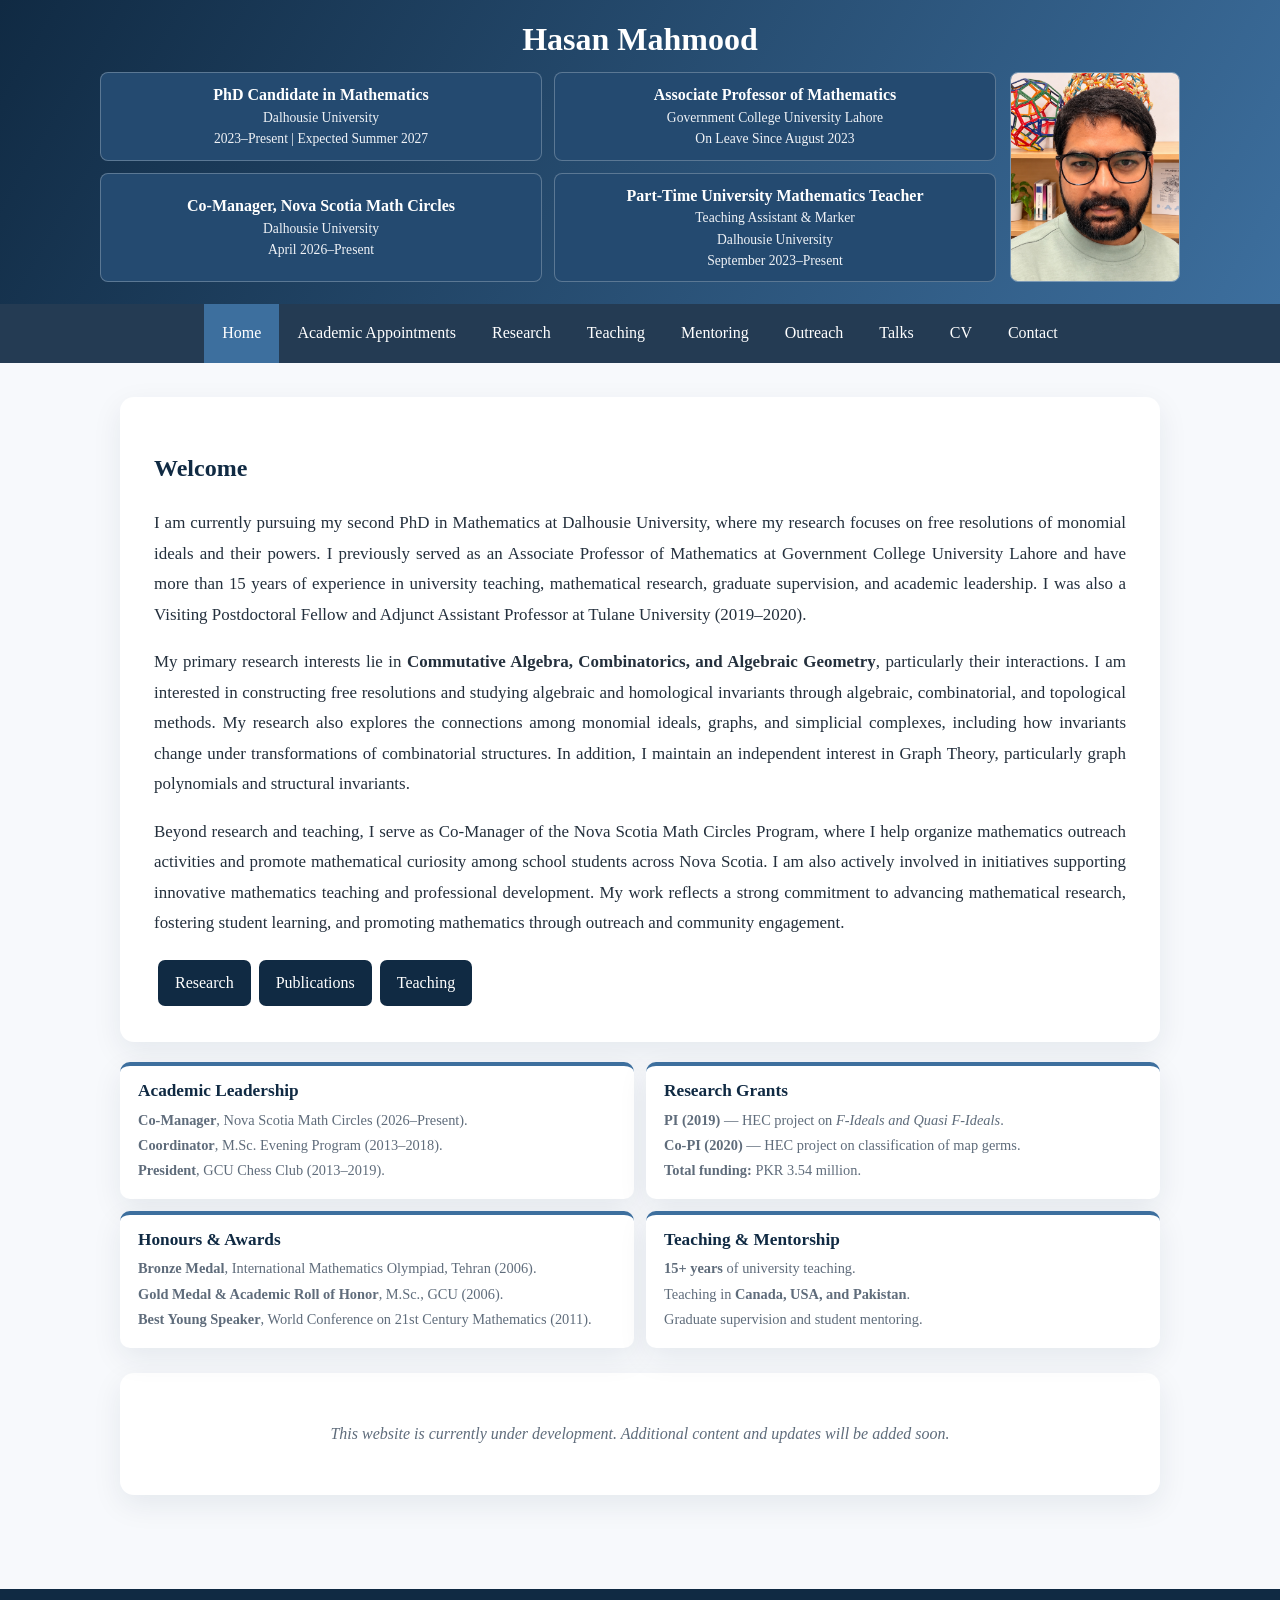
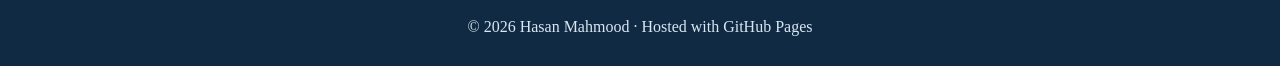
==== index.html @ 2816e4fe "Add files via upload" ====
<!DOCTYPE html>
<html lang="en">
<head>
<meta charset="UTF-8">
<meta name="viewport" content="width=device-width, initial-scale=1">
<title>Home | Hasan Mahmood</title>
<style>
:root { --navy:#102a43; --navy-light:#243b53; --blue:#3d6f9e; --bg:#f7f9fc; --white:#fff; --text:#24303d; --muted:#5f6c7b; --border:#d9e2ec; --shadow:0 10px 30px rgba(16,42,67,.08); }
* { box-sizing:border-box; }
body { margin:0; font-family:Georgia,"Times New Roman",serif; color:var(--text); background:var(--bg); line-height:1.65; }
a { color:var(--blue); }
/* Compact, four-cell academic banner */
.top-banner { background:linear-gradient(120deg,var(--navy),var(--blue)); color:white; text-align:center; padding:20px 20px 22px; }
.top-banner h1 { font-size:2rem; line-height:1.2; margin:0 0 14px; }
.academic-roles { display:grid; grid-template-columns:repeat(2,minmax(0,1fr)); gap:12px; width:100%; max-width:950px; margin:0 auto; }
.academic-role { background:#244a70; min-width:0; border:1px solid rgba(255,255,255,.25); border-radius:8px; padding:11px 14px; display:flex; flex-direction:column; align-items:center; justify-content:center; transition:transform .2s ease,box-shadow .2s ease; }
.academic-role:hover { transform:translateY(-2px); box-shadow:0 5px 14px rgba(0,0,0,.16); }
.academic-role strong { color:white; font-size:1rem; line-height:1.35; }
.academic-role p { color:#f0f3f7; font-size:.85rem; line-height:1.35; margin:3px 0 0; }
nav { position:sticky; top:0; z-index:1000; background:var(--navy-light); }
.nav-inner { max-width:1180px; margin:auto; display:flex; justify-content:center; flex-wrap:wrap; }
nav a { color:white; text-decoration:none; padding:16px 18px; }
nav a:hover, nav a.active { background:var(--blue); }
main { max-width:1080px; margin:34px auto; padding:0 20px 60px; }
.hero,.card { background:white; border-radius:14px; padding:32px 34px; box-shadow:var(--shadow); }
.hero { display:block; }
.hero p,.intro { font-size:1.06rem; line-height:1.8; text-align:justify; }
.profile-photo { width:100%; aspect-ratio:4/5; object-fit:cover; object-position:center 34%; border-radius:14px; border:1px solid var(--border); }
h2 { color:var(--navy); }
.card { margin-top:28px; }
.section-title { padding-bottom:9px; border-bottom:2px solid var(--border); }
.button { display:inline-block; background:var(--navy); color:white; text-decoration:none; padding:10px 17px; border-radius:7px; margin:4px; }
.button:hover { background:var(--blue); }
.highlights { display:grid; grid-template-columns:repeat(2,minmax(0,1fr)); gap:12px; margin-top:20px; }
.highlight { background:white; border-top:4px solid var(--blue); border-radius:10px; padding:14px 18px; box-shadow:var(--shadow); }
.highlight h3 { color:var(--navy); font-size:1.08rem; margin:0 0 7px; line-height:1.3; }
.highlight p { color:var(--muted); font-size:.9rem; line-height:1.4; margin:5px 0; }
ul.clean { padding-left:22px; }
.institution h3 { color:var(--navy); margin-bottom:3px; }
.institution-note { color:var(--muted); font-style:italic; margin-top:0; }
.course-list { list-style:none; padding:0; }
.course-list li { display:grid; grid-template-columns:1fr 190px; gap:20px; padding:12px 0; border-bottom:1px solid var(--border); }
.course-title { font-weight:bold; }
.course-term { text-align:right; color:var(--muted); }
.grouped { display:grid; grid-template-columns:1fr 1fr; gap:24px; }
footer { background:var(--navy); color:#d9e7f3; text-align:center; padding:25px 20px; }
@media (max-width:800px) { .hero { grid-template-columns:1fr; } .profile-photo { grid-row:1; max-width:270px; margin:auto; } .highlights,.grouped { grid-template-columns:1fr; } .course-list li { grid-template-columns:1fr; } .course-term { text-align:left; } }
@media (max-width:650px) { .academic-roles { grid-template-columns:1fr; } .top-banner { padding:16px 14px 18px; } .top-banner h1 { font-size:1.8rem; } .academic-role { padding:10px 12px; } .hero,.card { padding:22px; } nav a { padding:11px 12px; } }
/* Portrait alongside the four academic appointments */
.banner-layout { display:grid; grid-template-columns:minmax(0,1fr) 170px; gap:14px; max-width:1080px; margin:0 auto; align-items:stretch; }
.banner-photo { position:relative; min-height:0; }
.banner-photo .profile-photo { position:absolute; inset:0; width:100%; height:100%; max-width:none; margin:0; aspect-ratio:auto; border-radius:8px; border:1px solid rgba(255,255,255,.35); object-fit:cover; }
@media (max-width:800px) { .banner-layout { grid-template-columns:minmax(0,1fr) 140px; } }
@media (max-width:650px) { .banner-layout { grid-template-columns:1fr; } .banner-photo { width:150px; height:180px; margin:0 auto; grid-row:1; } }
</style>
</head>
<body>
<header class="top-banner">
  <h1>Hasan Mahmood</h1>
  <div class="banner-layout">
  <div class="academic-roles">
    <div class="academic-role">
      <strong>PhD Candidate in Mathematics</strong>
      <p>Dalhousie University</p>
      <p>2023–Present | Expected Summer 2027</p>
    </div>
    <div class="academic-role">
      <strong>Associate Professor of Mathematics</strong>
      <p>Government College University Lahore</p>
      <p>On Leave Since August 2023</p>
    </div>
    <div class="academic-role">
      <strong>Co-Manager, Nova Scotia Math Circles</strong>
      <p>Dalhousie University</p>
      <p>April 2026–Present</p>
    </div>
    <div class="academic-role">
      <strong>Part-Time University Mathematics Teacher</strong>
      <p>Teaching Assistant &amp; Marker</p>
      <p>Dalhousie University</p>
      <p>September 2023–Present</p>
    </div>
  </div>
  <div class="banner-photo"><img class="profile-photo" src="hasan-mahmood.jpg" alt="Hasan Mahmood"></div>
  </div>
</header>
<nav><div class="nav-inner">
<a class="active" href="index.html">Home</a>
<a href="appointments.html">Academic Appointments</a>
<a href="research.html">Research</a>
<a href="teaching.html">Teaching</a>
<a href="mentoring.html">Mentoring</a>
<a href="outreach.html">Outreach</a>
<a href="talks.html">Talks</a>
<a href="cv.html">CV</a>
<a href="contact.html">Contact</a>
</div></nav>
<main>
<section class="hero"><div>
<h2>Welcome</h2>
<p>I am currently pursuing my second PhD in Mathematics at Dalhousie University, where my research focuses on free resolutions of monomial ideals and their powers. I previously served as an Associate Professor of Mathematics at Government College University Lahore and have more than 15 years of experience in university teaching, mathematical research, graduate supervision, and academic leadership. I was also a Visiting Postdoctoral Fellow and Adjunct Assistant Professor at Tulane University (2019–2020).</p>
<p>My primary research interests lie in <strong>Commutative Algebra, Combinatorics, and Algebraic Geometry</strong>, particularly their interactions. I am interested in constructing free resolutions and studying algebraic and homological invariants through algebraic, combinatorial, and topological methods. My research also explores the connections among monomial ideals, graphs, and simplicial complexes, including how invariants change under transformations of combinatorial structures. In addition, I maintain an independent interest in Graph Theory, particularly graph polynomials and structural invariants.</p>
<p>Beyond research and teaching, I serve as Co-Manager of the Nova Scotia Math Circles Program, where I help organize mathematics outreach activities and promote mathematical curiosity among school students across Nova Scotia. I am also actively involved in initiatives supporting innovative mathematics teaching and professional development. My work reflects a strong commitment to advancing mathematical research, fostering student learning, and promoting mathematics through outreach and community engagement.</p>
<a class="button" href="research.html">Research</a><a class="button" href="research.html">Publications</a><a class="button" href="teaching.html">Teaching</a>
</div></section>
<section class="highlights" aria-label="Academic career highlights">
  <div class="highlight">
    <h3>Academic Leadership</h3>
    <p><strong>Co-Manager</strong>, Nova Scotia Math Circles (2026–Present).</p>
    <p><strong>Coordinator</strong>, M.Sc. Evening Program (2013–2018).</p>
    <p><strong>President</strong>, GCU Chess Club (2013–2019).</p>
  </div>
  <div class="highlight">
    <h3>Research Grants</h3>
    <p><strong>PI (2019)</strong> — HEC project on <em>F-Ideals and Quasi F-Ideals</em>.</p>
    <p><strong>Co-PI (2020)</strong> — HEC project on classification of map germs.</p>
    <p><strong>Total funding:</strong> PKR 3.54 million.</p>
  </div>
  <div class="highlight">
    <h3>Honours &amp; Awards</h3>
    <p><strong>Bronze Medal</strong>, International Mathematics Olympiad, Tehran (2006).</p>
    <p><strong>Gold Medal &amp; Academic Roll of Honor</strong>, M.Sc., GCU (2006).</p>
    <p><strong>Best Young Speaker</strong>, World Conference on 21st Century Mathematics (2011).</p>
  </div>
  <div class="highlight">
    <h3>Teaching &amp; Mentorship</h3>
    <p><strong>15+ years</strong> of university teaching.</p>
    <p>Teaching in <strong>Canada, USA, and Pakistan</strong>.</p>
    <p>Graduate supervision and student mentoring.</p>
  </div>
</section>
<section class="card" style="margin-top:25px;text-align:center;"><p style="color:#5f6c7b;font-style:italic;">This website is currently under development. Additional content and updates will be added soon.</p></section>
</main>
<footer>© 2026 Hasan Mahmood · Hosted with GitHub Pages</footer>
</body>
</html>
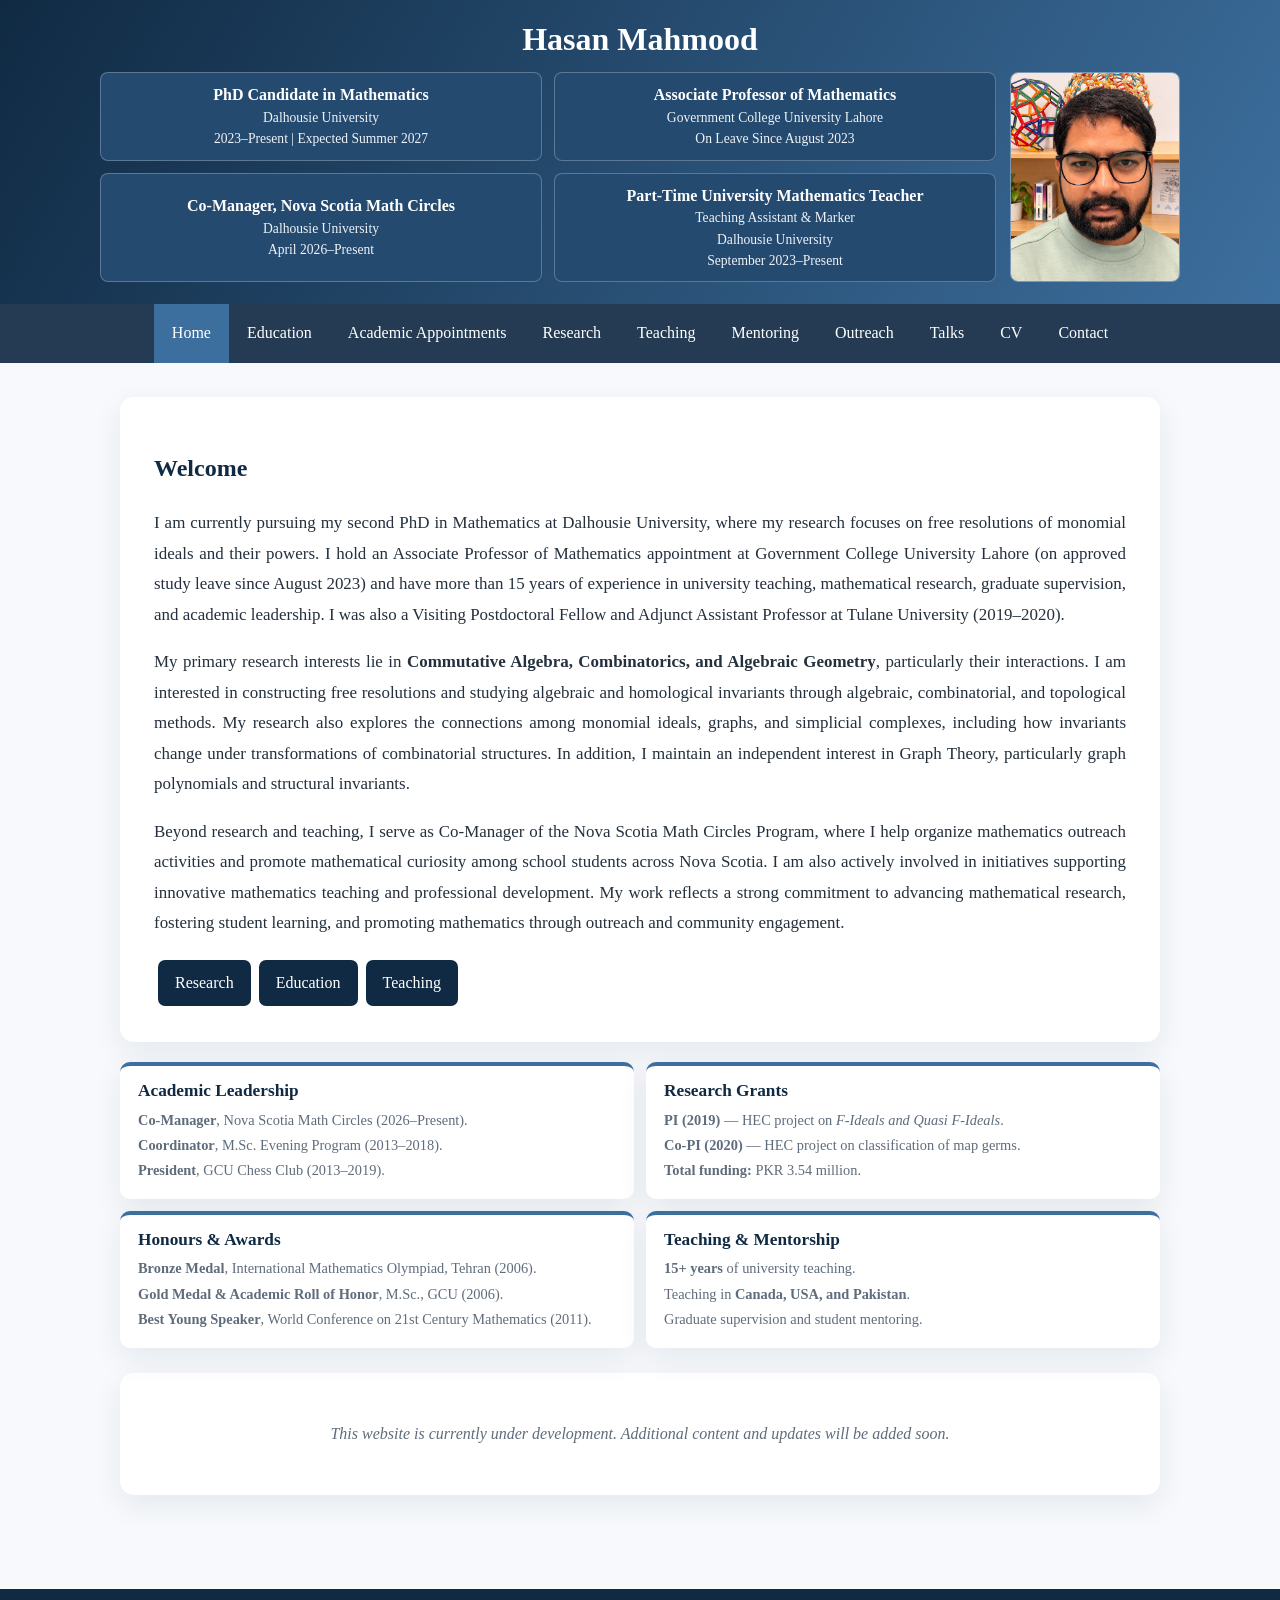
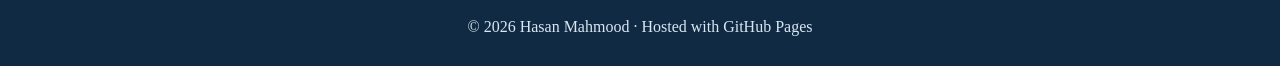
==== commit 41efea5b: "Add files via upload" ====
--- a/index.html
+++ b/index.html
@@ -53,55 +53,18 @@
 @media (max-width:800px) { .banner-layout { grid-template-columns:minmax(0,1fr) 140px; } }
 @media (max-width:650px) { .banner-layout { grid-template-columns:1fr; } .banner-photo { width:150px; height:180px; margin:0 auto; grid-row:1; } }
 </style>
+<link rel="stylesheet" href="style.css">
 </head>
 <body>
-<header class="top-banner">
-  <h1>Hasan Mahmood</h1>
-  <div class="banner-layout">
-  <div class="academic-roles">
-    <div class="academic-role">
-      <strong>PhD Candidate in Mathematics</strong>
-      <p>Dalhousie University</p>
-      <p>2023–Present | Expected Summer 2027</p>
-    </div>
-    <div class="academic-role">
-      <strong>Associate Professor of Mathematics</strong>
-      <p>Government College University Lahore</p>
-      <p>On Leave Since August 2023</p>
-    </div>
-    <div class="academic-role">
-      <strong>Co-Manager, Nova Scotia Math Circles</strong>
-      <p>Dalhousie University</p>
-      <p>April 2026–Present</p>
-    </div>
-    <div class="academic-role">
-      <strong>Part-Time University Mathematics Teacher</strong>
-      <p>Teaching Assistant &amp; Marker</p>
-      <p>Dalhousie University</p>
-      <p>September 2023–Present</p>
-    </div>
-  </div>
-  <div class="banner-photo"><img class="profile-photo" src="hasan-mahmood.jpg" alt="Hasan Mahmood"></div>
-  </div>
-</header>
-<nav><div class="nav-inner">
-<a class="active" href="index.html">Home</a>
-<a href="appointments.html">Academic Appointments</a>
-<a href="research.html">Research</a>
-<a href="teaching.html">Teaching</a>
-<a href="mentoring.html">Mentoring</a>
-<a href="outreach.html">Outreach</a>
-<a href="talks.html">Talks</a>
-<a href="cv.html">CV</a>
-<a href="contact.html">Contact</a>
-</div></nav>
+<div id="site-header"></div>
+<script src="header.js"></script>
 <main>
 <section class="hero"><div>
 <h2>Welcome</h2>
-<p>I am currently pursuing my second PhD in Mathematics at Dalhousie University, where my research focuses on free resolutions of monomial ideals and their powers. I previously served as an Associate Professor of Mathematics at Government College University Lahore and have more than 15 years of experience in university teaching, mathematical research, graduate supervision, and academic leadership. I was also a Visiting Postdoctoral Fellow and Adjunct Assistant Professor at Tulane University (2019–2020).</p>
+<p>I am currently pursuing my second PhD in Mathematics at Dalhousie University, where my research focuses on free resolutions of monomial ideals and their powers. I hold an Associate Professor of Mathematics appointment at Government College University Lahore (on approved study leave since August 2023) and have more than 15 years of experience in university teaching, mathematical research, graduate supervision, and academic leadership. I was also a Visiting Postdoctoral Fellow and Adjunct Assistant Professor at Tulane University (2019–2020).</p>
 <p>My primary research interests lie in <strong>Commutative Algebra, Combinatorics, and Algebraic Geometry</strong>, particularly their interactions. I am interested in constructing free resolutions and studying algebraic and homological invariants through algebraic, combinatorial, and topological methods. My research also explores the connections among monomial ideals, graphs, and simplicial complexes, including how invariants change under transformations of combinatorial structures. In addition, I maintain an independent interest in Graph Theory, particularly graph polynomials and structural invariants.</p>
 <p>Beyond research and teaching, I serve as Co-Manager of the Nova Scotia Math Circles Program, where I help organize mathematics outreach activities and promote mathematical curiosity among school students across Nova Scotia. I am also actively involved in initiatives supporting innovative mathematics teaching and professional development. My work reflects a strong commitment to advancing mathematical research, fostering student learning, and promoting mathematics through outreach and community engagement.</p>
-<a class="button" href="research.html">Research</a><a class="button" href="research.html">Publications</a><a class="button" href="teaching.html">Teaching</a>
+<a class="button" href="research.html">Research</a><a class="button" href="education.html">Education</a><a class="button" href="teaching.html">Teaching</a>
 </div></section>
 <section class="highlights" aria-label="Academic career highlights">
   <div class="highlight">
--- a/style.css
+++ b/style.css
@@ -0,0 +1,17 @@
+/* Shared header and navigation — edit here for all pages. */
+header.shared-banner { background:linear-gradient(120deg,#102a43,#3d6f9e); color:white; text-align:center; padding:20px 20px 22px; }
+header.shared-banner h1 { color:white; font-size:2rem; line-height:1.2; margin:0 0 14px; }
+.shared-banner .banner-layout { display:grid; grid-template-columns:minmax(0,1fr) 170px; gap:14px; max-width:1080px; margin:auto; align-items:stretch; }
+.shared-banner .academic-roles { display:grid; grid-template-columns:repeat(2,minmax(0,1fr)); gap:12px; width:100%; margin:0; }
+.shared-banner .academic-role { background:#244a70; min-width:0; border:1px solid rgba(255,255,255,.25); border-radius:8px; padding:11px 14px; display:flex; flex-direction:column; align-items:center; justify-content:center; transition:transform .2s ease,box-shadow .2s ease; }
+.shared-banner .academic-role:hover { transform:translateY(-2px); box-shadow:0 5px 14px rgba(0,0,0,.16); }
+.shared-banner .academic-role strong { color:white; font-size:1rem; line-height:1.35; }
+.shared-banner .academic-role p { color:#f0f3f7; font-size:.85rem; line-height:1.35; margin:3px 0 0; text-align:center; }
+.shared-banner .banner-photo { position:relative; min-height:0; }
+.shared-banner .site-portrait { position:absolute; inset:0; width:100%; height:100%; object-fit:cover; object-position:center 34%; border-radius:8px; border:1px solid rgba(255,255,255,.35); }
+nav.shared-nav { position:sticky; top:0; z-index:1000; background:#243b53; }
+.shared-nav .nav-inner { max-width:1180px; margin:auto; display:flex; justify-content:center; flex-wrap:wrap; }
+.shared-nav a { color:white; text-decoration:none; padding:16px 18px; }
+.shared-nav a:hover,.shared-nav a.active { background:#3d6f9e; }
+@media(max-width:800px){.shared-banner .banner-layout{grid-template-columns:minmax(0,1fr) 140px;}}
+@media(max-width:650px){header.shared-banner{padding:16px 14px 18px;} header.shared-banner h1{font-size:1.8rem;} .shared-banner .banner-layout,.shared-banner .academic-roles{grid-template-columns:1fr;} .shared-banner .banner-photo{width:150px;height:180px;margin:auto;grid-row:1;} .shared-banner .academic-role{padding:10px 12px;} .shared-nav a{padding:11px 12px;}}
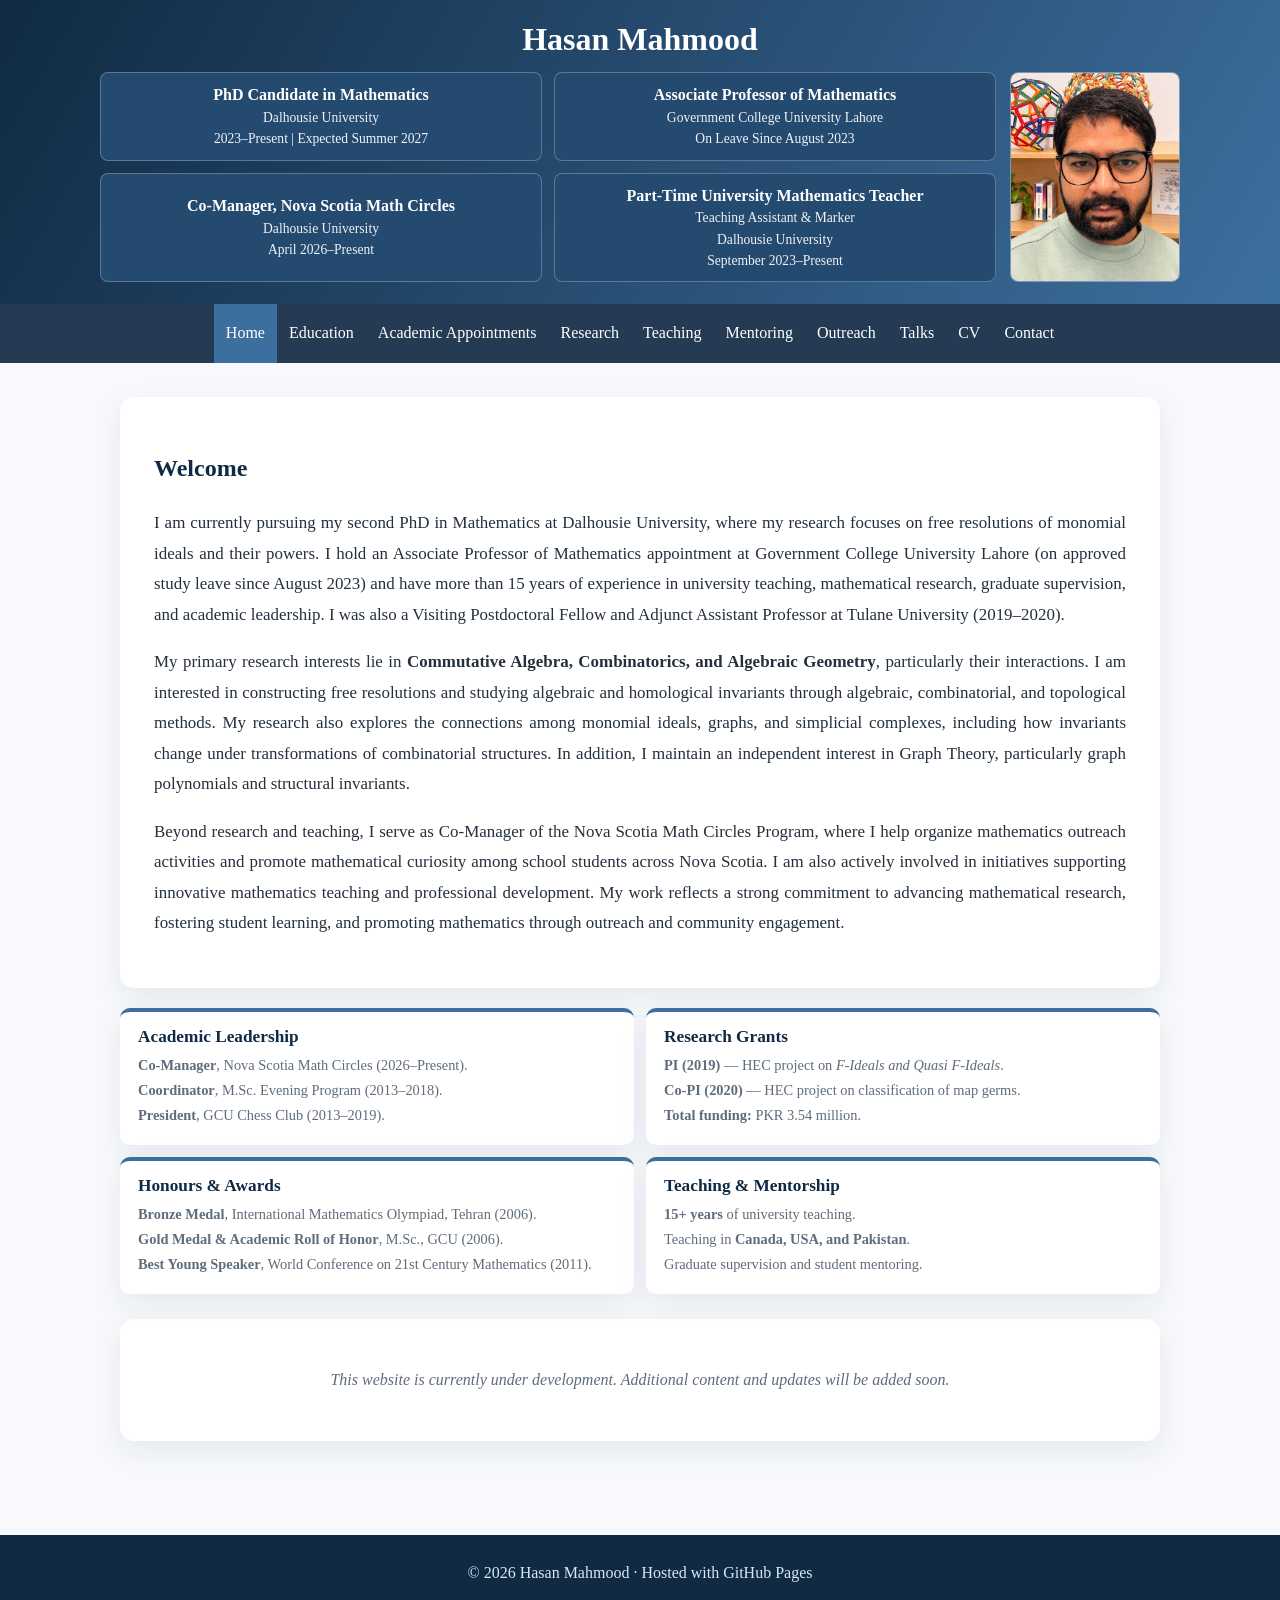
==== commit 5dd1a991: "Add files via upload" ====
--- a/index.html
+++ b/index.html
@@ -53,18 +53,18 @@
 @media (max-width:800px) { .banner-layout { grid-template-columns:minmax(0,1fr) 140px; } }
 @media (max-width:650px) { .banner-layout { grid-template-columns:1fr; } .banner-photo { width:150px; height:180px; margin:0 auto; grid-row:1; } }
 </style>
-<link rel="stylesheet" href="style.css">
+<link rel="stylesheet" href="style.css?v=3">
 </head>
 <body>
 <div id="site-header"></div>
-<script src="header.js"></script>
+<script src="header.js?v=3"></script>
 <main>
 <section class="hero"><div>
 <h2>Welcome</h2>
 <p>I am currently pursuing my second PhD in Mathematics at Dalhousie University, where my research focuses on free resolutions of monomial ideals and their powers. I hold an Associate Professor of Mathematics appointment at Government College University Lahore (on approved study leave since August 2023) and have more than 15 years of experience in university teaching, mathematical research, graduate supervision, and academic leadership. I was also a Visiting Postdoctoral Fellow and Adjunct Assistant Professor at Tulane University (2019–2020).</p>
 <p>My primary research interests lie in <strong>Commutative Algebra, Combinatorics, and Algebraic Geometry</strong>, particularly their interactions. I am interested in constructing free resolutions and studying algebraic and homological invariants through algebraic, combinatorial, and topological methods. My research also explores the connections among monomial ideals, graphs, and simplicial complexes, including how invariants change under transformations of combinatorial structures. In addition, I maintain an independent interest in Graph Theory, particularly graph polynomials and structural invariants.</p>
 <p>Beyond research and teaching, I serve as Co-Manager of the Nova Scotia Math Circles Program, where I help organize mathematics outreach activities and promote mathematical curiosity among school students across Nova Scotia. I am also actively involved in initiatives supporting innovative mathematics teaching and professional development. My work reflects a strong commitment to advancing mathematical research, fostering student learning, and promoting mathematics through outreach and community engagement.</p>
-<a class="button" href="research.html">Research</a><a class="button" href="education.html">Education</a><a class="button" href="teaching.html">Teaching</a>
+
 </div></section>
 <section class="highlights" aria-label="Academic career highlights">
   <div class="highlight">
--- a/style.css
+++ b/style.css
@@ -10,8 +10,8 @@
 .shared-banner .banner-photo { position:relative; min-height:0; }
 .shared-banner .site-portrait { position:absolute; inset:0; width:100%; height:100%; object-fit:cover; object-position:center 34%; border-radius:8px; border:1px solid rgba(255,255,255,.35); }
 nav.shared-nav { position:sticky; top:0; z-index:1000; background:#243b53; }
-.shared-nav .nav-inner { max-width:1180px; margin:auto; display:flex; justify-content:center; flex-wrap:wrap; }
-.shared-nav a { color:white; text-decoration:none; padding:16px 18px; }
+.shared-nav .nav-inner { max-width:1440px; margin:auto; display:flex; justify-content:center; flex-wrap:wrap; }
+.shared-nav a { color:white; text-decoration:none; padding:16px 12px; white-space:nowrap; }
 .shared-nav a:hover,.shared-nav a.active { background:#3d6f9e; }
 @media(max-width:800px){.shared-banner .banner-layout{grid-template-columns:minmax(0,1fr) 140px;}}
 @media(max-width:650px){header.shared-banner{padding:16px 14px 18px;} header.shared-banner h1{font-size:1.8rem;} .shared-banner .banner-layout,.shared-banner .academic-roles{grid-template-columns:1fr;} .shared-banner .banner-photo{width:150px;height:180px;margin:auto;grid-row:1;} .shared-banner .academic-role{padding:10px 12px;} .shared-nav a{padding:11px 12px;}}
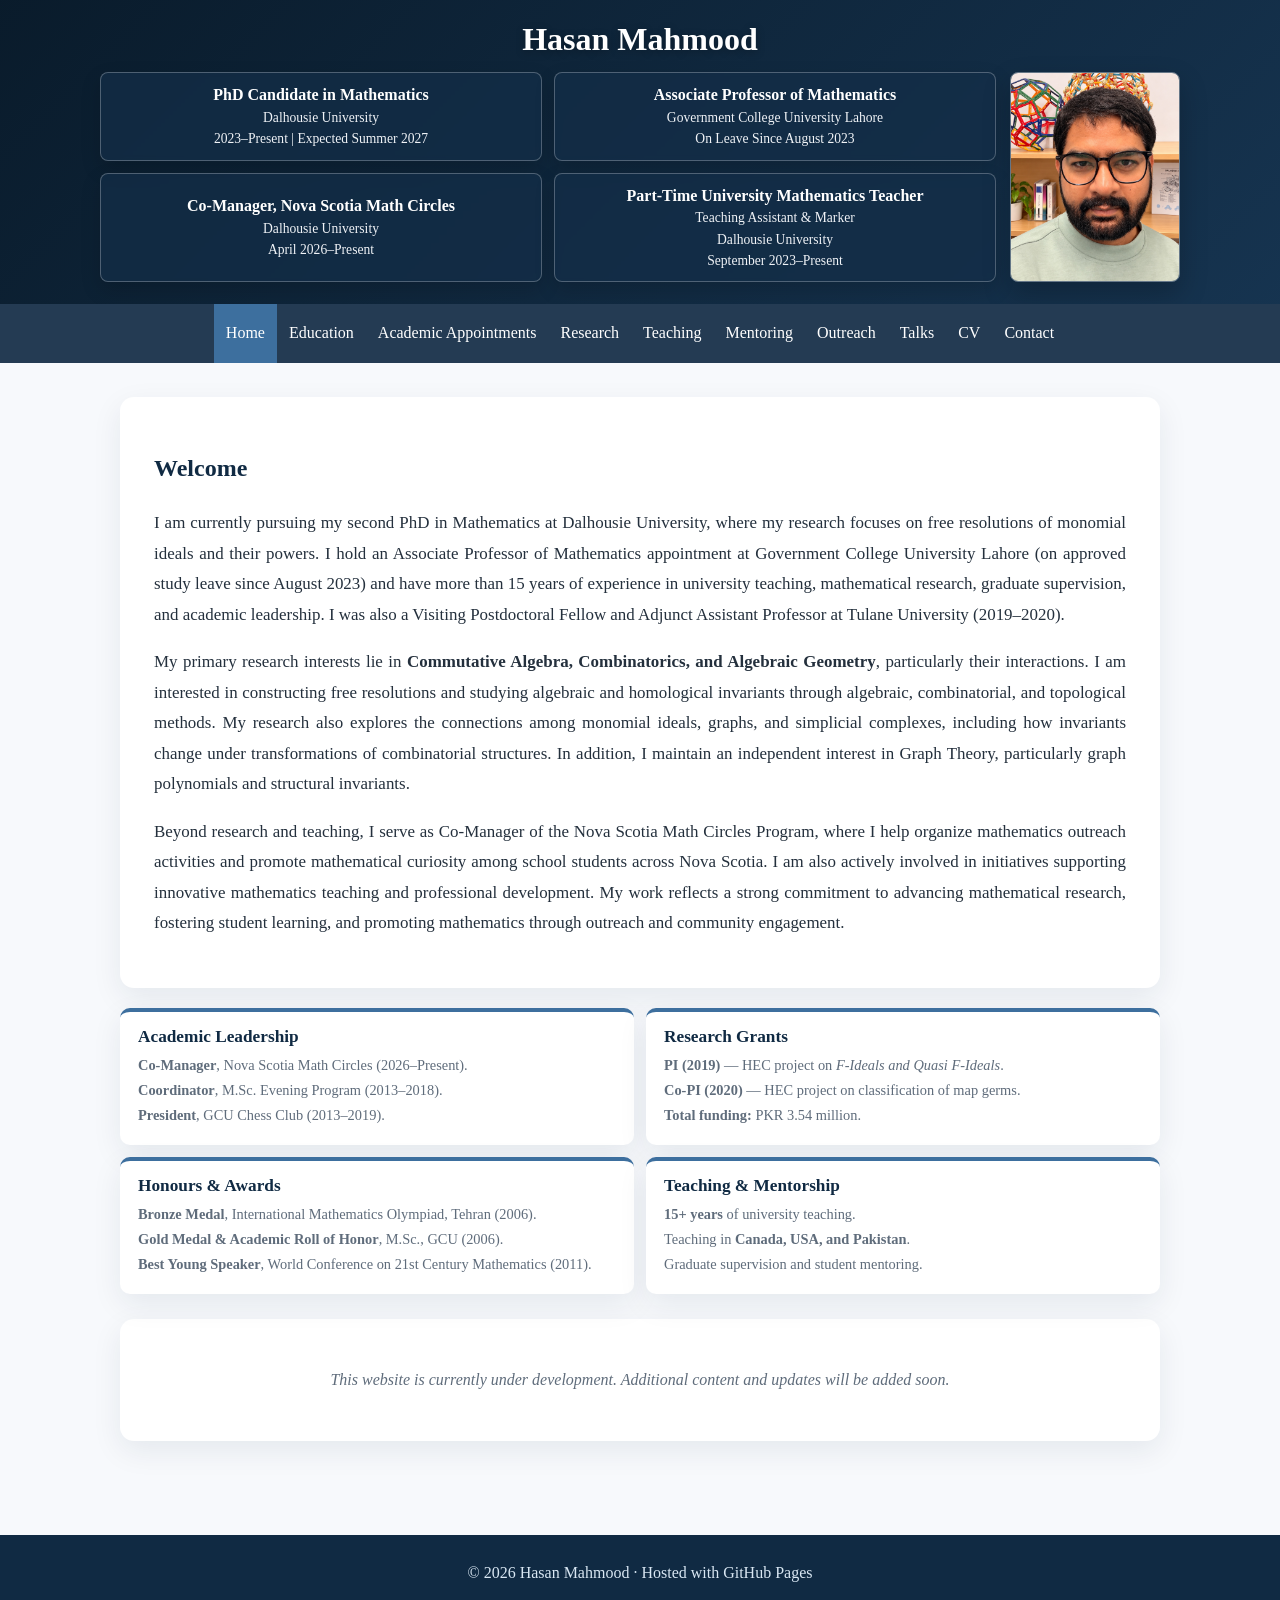
==== commit 92c75690: "Add files via upload" ====
--- a/index.html
+++ b/index.html
@@ -29,8 +29,6 @@
 h2 { color:var(--navy); }
 .card { margin-top:28px; }
 .section-title { padding-bottom:9px; border-bottom:2px solid var(--border); }
-.button { display:inline-block; background:var(--navy); color:white; text-decoration:none; padding:10px 17px; border-radius:7px; margin:4px; }
-.button:hover { background:var(--blue); }
 .highlights { display:grid; grid-template-columns:repeat(2,minmax(0,1fr)); gap:12px; margin-top:20px; }
 .highlight { background:white; border-top:4px solid var(--blue); border-radius:10px; padding:14px 18px; box-shadow:var(--shadow); }
 .highlight h3 { color:var(--navy); font-size:1.08rem; margin:0 0 7px; line-height:1.3; }
@@ -53,11 +51,11 @@
 @media (max-width:800px) { .banner-layout { grid-template-columns:minmax(0,1fr) 140px; } }
 @media (max-width:650px) { .banner-layout { grid-template-columns:1fr; } .banner-photo { width:150px; height:180px; margin:0 auto; grid-row:1; } }
 </style>
-<link rel="stylesheet" href="style.css?v=3">
+<link rel="stylesheet" href="style.css?v=5">
 </head>
 <body>
 <div id="site-header"></div>
-<script src="header.js?v=3"></script>
+<script src="header.js?v=5"></script>
 <main>
 <section class="hero"><div>
 <h2>Welcome</h2>
--- a/style.css
+++ b/style.css
@@ -1,17 +1,105 @@
 /* Shared header and navigation — edit here for all pages. */
-header.shared-banner { background:linear-gradient(120deg,#102a43,#3d6f9e); color:white; text-align:center; padding:20px 20px 22px; }
-header.shared-banner h1 { color:white; font-size:2rem; line-height:1.2; margin:0 0 14px; }
-.shared-banner .banner-layout { display:grid; grid-template-columns:minmax(0,1fr) 170px; gap:14px; max-width:1080px; margin:auto; align-items:stretch; }
-.shared-banner .academic-roles { display:grid; grid-template-columns:repeat(2,minmax(0,1fr)); gap:12px; width:100%; margin:0; }
-.shared-banner .academic-role { background:#244a70; min-width:0; border:1px solid rgba(255,255,255,.25); border-radius:8px; padding:11px 14px; display:flex; flex-direction:column; align-items:center; justify-content:center; transition:transform .2s ease,box-shadow .2s ease; }
-.shared-banner .academic-role:hover { transform:translateY(-2px); box-shadow:0 5px 14px rgba(0,0,0,.16); }
-.shared-banner .academic-role strong { color:white; font-size:1rem; line-height:1.35; }
-.shared-banner .academic-role p { color:#f0f3f7; font-size:.85rem; line-height:1.35; margin:3px 0 0; text-align:center; }
-.shared-banner .banner-photo { position:relative; min-height:0; }
-.shared-banner .site-portrait { position:absolute; inset:0; width:100%; height:100%; object-fit:cover; object-position:center 34%; border-radius:8px; border:1px solid rgba(255,255,255,.35); }
-nav.shared-nav { position:sticky; top:0; z-index:1000; background:#243b53; }
-.shared-nav .nav-inner { max-width:1440px; margin:auto; display:flex; justify-content:center; flex-wrap:wrap; }
-.shared-nav a { color:white; text-decoration:none; padding:16px 12px; white-space:nowrap; }
-.shared-nav a:hover,.shared-nav a.active { background:#3d6f9e; }
-@media(max-width:800px){.shared-banner .banner-layout{grid-template-columns:minmax(0,1fr) 140px;}}
-@media(max-width:650px){header.shared-banner{padding:16px 14px 18px;} header.shared-banner h1{font-size:1.8rem;} .shared-banner .banner-layout,.shared-banner .academic-roles{grid-template-columns:1fr;} .shared-banner .banner-photo{width:150px;height:180px;margin:auto;grid-row:1;} .shared-banner .academic-role{padding:10px 12px;} .shared-nav a{padding:11px 12px;}}
+header.shared-banner {
+  position: relative;
+  overflow: hidden;
+  isolation: isolate;
+  background-color: #102a43;
+  background-size: cover;
+  background-position: center center;
+  background-repeat: no-repeat;
+  color: white;
+  text-align: center;
+  padding: 20px 20px 22px;
+}
+header.shared-banner::before {
+  content: "";
+  position: absolute;
+  inset: 0;
+  background: linear-gradient(135deg, rgba(8, 24, 38, 0.82), rgba(25, 57, 87, 0.64));
+  z-index: 0;
+}
+header.shared-banner > * { position: relative; z-index: 1; }
+header.shared-banner h1 { color: white; font-size: 2rem; line-height: 1.2; margin: 0 0 14px; text-shadow: 0 2px 8px rgba(0,0,0,.28); }
+.shared-banner .banner-layout { display: grid; grid-template-columns: minmax(0,1fr) 170px; gap: 14px; max-width: 1080px; margin: auto; align-items: stretch; }
+.shared-banner .academic-roles { display: grid; grid-template-columns: repeat(2,minmax(0,1fr)); gap: 12px; width: 100%; margin: 0; }
+.shared-banner .academic-role {
+  background: rgba(20, 47, 72, 0.72);
+  min-width: 0;
+  border: 1px solid rgba(255,255,255,.26);
+  border-radius: 8px;
+  padding: 11px 14px;
+  display: flex;
+  flex-direction: column;
+  align-items: center;
+  justify-content: center;
+  transition: transform .2s ease, box-shadow .2s ease;
+  box-shadow: 0 8px 20px rgba(0,0,0,.15);
+  backdrop-filter: blur(2px);
+}
+.shared-banner .academic-role:hover { transform: translateY(-2px); box-shadow: 0 10px 24px rgba(0,0,0,.22); }
+.shared-banner .academic-role strong { color: white; font-size: 1rem; line-height: 1.35; }
+.shared-banner .academic-role p { color: #f0f3f7; font-size: .85rem; line-height: 1.35; margin: 3px 0 0; text-align: center; }
+.shared-banner .banner-photo { position: relative; min-height: 0; }
+.shared-banner .site-portrait {
+  position: absolute; inset: 0; width: 100%; height: 100%; object-fit: cover; object-position: center 34%;
+  border-radius: 8px; border: 1px solid rgba(255,255,255,.35); box-shadow: 0 12px 28px rgba(0,0,0,.22);
+}
+nav.shared-nav { position: sticky; top: 0; z-index: 1000; background: #243b53; }
+.shared-nav .nav-inner { max-width: 1440px; margin: auto; display: flex; justify-content: center; flex-wrap: wrap; }
+.shared-nav a { color: white; text-decoration: none; padding: 16px 12px; white-space: nowrap; }
+.shared-nav a:hover, .shared-nav a.active { background: #3d6f9e; }
+
+/* Page-specific header photographs */
+body.page-index header.shared-banner {
+  background-image: url("https://images.unsplash.com/photo-1724169913051-49f6ff76a070?auto=format&fit=crop&fm=jpg&q=80&w=1800");
+  background-position: center 58%;
+}
+body.page-education header.shared-banner {
+  background-image: url("https://images.unsplash.com/photo-1631549623760-32e83c5dd5da?auto=format&fit=crop&fm=jpg&q=80&w=1800");
+  background-position: center 42%;
+}
+body.page-appointments header.shared-banner {
+  background-image: url("https://images.unsplash.com/photo-1533579436102-fcc5a403c554?auto=format&fit=crop&fm=jpg&q=80&w=1800");
+  background-position: center 50%;
+}
+body.page-research header.shared-banner {
+  background-image: url("https://images.unsplash.com/photo-1658239828542-daa29a4cd472?auto=format&fit=crop&fm=jpg&q=80&w=1800");
+  background-position: center 46%;
+}
+body.page-teaching header.shared-banner {
+  background-image: url("https://images.unsplash.com/photo-1567790484933-44b83527e991?auto=format&fit=crop&fm=jpg&q=80&w=1800");
+  background-position: center 52%;
+}
+body.page-mentoring header.shared-banner {
+  background-image: url("https://images.unsplash.com/photo-1471513671800-b09c87e1497c?auto=format&fit=crop&fm=jpg&q=80&w=1800");
+  background-position: center 50%;
+}
+body.page-outreach header.shared-banner {
+  background-image: url("https://images.unsplash.com/photo-1748299712616-56633544eca2?auto=format&fit=crop&fm=jpg&q=80&w=1800");
+  background-position: center 48%;
+}
+body.page-talks header.shared-banner {
+  background-image: url("https://images.unsplash.com/photo-1748446989555-da681d23ed7d?auto=format&fit=crop&fm=jpg&q=80&w=1800");
+  background-position: center 54%;
+}
+body.page-cv header.shared-banner {
+  background-image: url("https://images.unsplash.com/photo-1781813745733-36af0d892101?auto=format&fit=crop&fm=jpg&q=80&w=1800");
+  background-position: center 52%;
+}
+body.page-contact header.shared-banner {
+  background-image: url("https://images.unsplash.com/photo-1647179307653-97a662a73fcc?auto=format&fit=crop&fm=jpg&q=80&w=1800");
+  background-position: center 52%;
+}
+
+@media (max-width: 800px) {
+  .shared-banner .banner-layout { grid-template-columns: minmax(0,1fr) 140px; }
+}
+@media (max-width: 650px) {
+  header.shared-banner { padding: 16px 14px 18px; }
+  header.shared-banner h1 { font-size: 1.8rem; }
+  .shared-banner .banner-layout, .shared-banner .academic-roles { grid-template-columns: 1fr; }
+  .shared-banner .banner-photo { width: 150px; height: 180px; margin: auto; grid-row: 1; }
+  .shared-banner .academic-role { padding: 10px 12px; }
+  .shared-nav a { padding: 11px 12px; }
+  header.shared-banner::before { background: linear-gradient(180deg, rgba(8,24,38,.84), rgba(25,57,87,.68)); }
+}
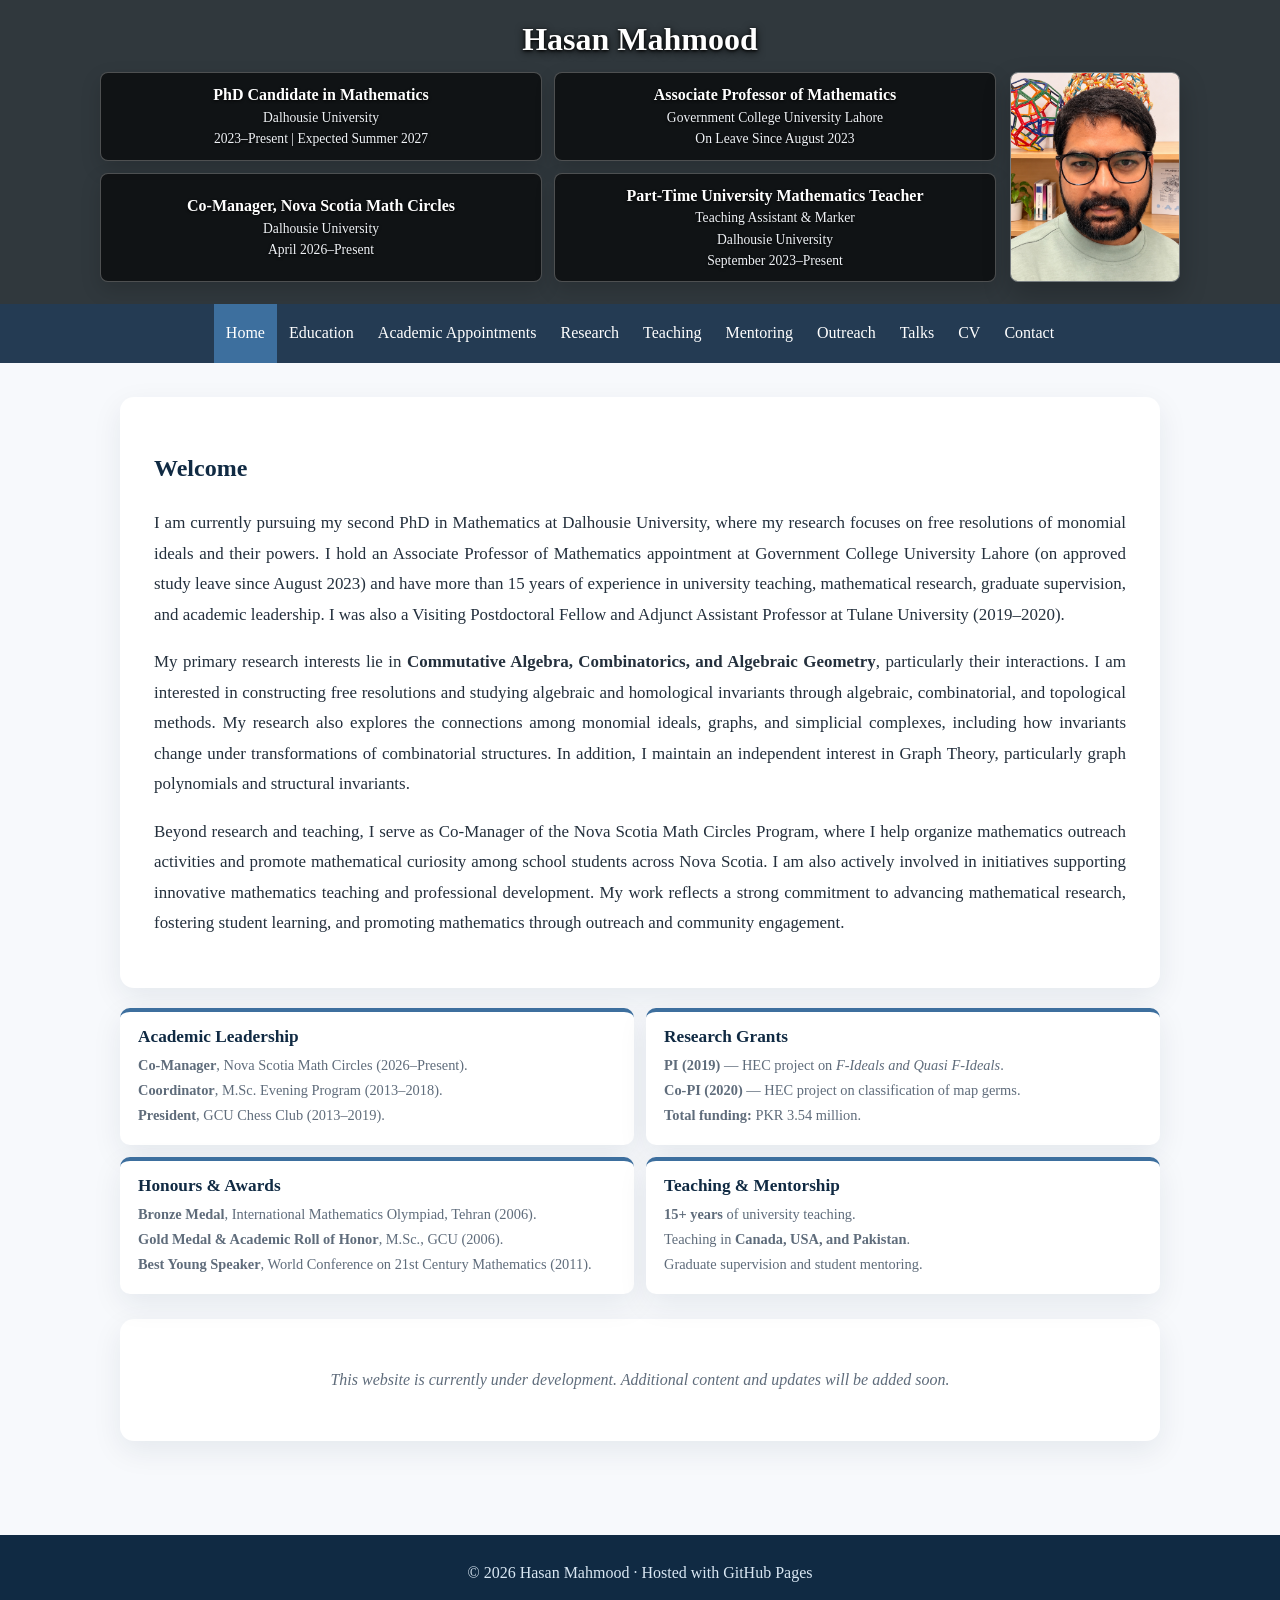
==== commit d61b4215: "Add files via upload" ====
--- a/index.html
+++ b/index.html
@@ -51,7 +51,7 @@
 @media (max-width:800px) { .banner-layout { grid-template-columns:minmax(0,1fr) 140px; } }
 @media (max-width:650px) { .banner-layout { grid-template-columns:1fr; } .banner-photo { width:150px; height:180px; margin:0 auto; grid-row:1; } }
 </style>
-<link rel="stylesheet" href="style.css?v=5">
+<link rel="stylesheet" href="style.css?v=7">
 </head>
 <body>
 <div id="site-header"></div>
--- a/style.css
+++ b/style.css
@@ -3,7 +3,7 @@
   position: relative;
   overflow: hidden;
   isolation: isolate;
-  background-color: #102a43;
+  background-color: #30383d;
   background-size: cover;
   background-position: center center;
   background-repeat: no-repeat;
@@ -11,19 +11,13 @@
   text-align: center;
   padding: 20px 20px 22px;
 }
-header.shared-banner::before {
-  content: "";
-  position: absolute;
-  inset: 0;
-  background: linear-gradient(135deg, rgba(8, 24, 38, 0.82), rgba(25, 57, 87, 0.64));
-  z-index: 0;
-}
+
 header.shared-banner > * { position: relative; z-index: 1; }
-header.shared-banner h1 { color: white; font-size: 2rem; line-height: 1.2; margin: 0 0 14px; text-shadow: 0 2px 8px rgba(0,0,0,.28); }
+header.shared-banner h1 { color: white; font-size: 2rem; line-height: 1.2; margin: 0 0 14px; text-shadow: 0 1px 3px #000, 0 2px 9px rgba(0,0,0,.85); }
 .shared-banner .banner-layout { display: grid; grid-template-columns: minmax(0,1fr) 170px; gap: 14px; max-width: 1080px; margin: auto; align-items: stretch; }
 .shared-banner .academic-roles { display: grid; grid-template-columns: repeat(2,minmax(0,1fr)); gap: 12px; width: 100%; margin: 0; }
 .shared-banner .academic-role {
-  background: rgba(20, 47, 72, 0.72);
+  background: rgba(0, 0, 0, 0.65);
   min-width: 0;
   border: 1px solid rgba(255,255,255,.26);
   border-radius: 8px;
@@ -34,7 +28,7 @@
   justify-content: center;
   transition: transform .2s ease, box-shadow .2s ease;
   box-shadow: 0 8px 20px rgba(0,0,0,.15);
-  backdrop-filter: blur(2px);
+  backdrop-filter: none;
 }
 .shared-banner .academic-role:hover { transform: translateY(-2px); box-shadow: 0 10px 24px rgba(0,0,0,.22); }
 .shared-banner .academic-role strong { color: white; font-size: 1rem; line-height: 1.35; }
@@ -101,5 +95,8 @@
   .shared-banner .banner-photo { width: 150px; height: 180px; margin: auto; grid-row: 1; }
   .shared-banner .academic-role { padding: 10px 12px; }
   .shared-nav a { padding: 11px 12px; }
-  header.shared-banner::before { background: linear-gradient(180deg, rgba(8,24,38,.84), rgba(25,57,87,.68)); }
+  
 }
+
+/* Preserve contrast against brighter landscapes. */
+.shared-banner .academic-role strong, .shared-banner .academic-role p { text-shadow: 0 1px 3px rgba(0,0,0,.85); }
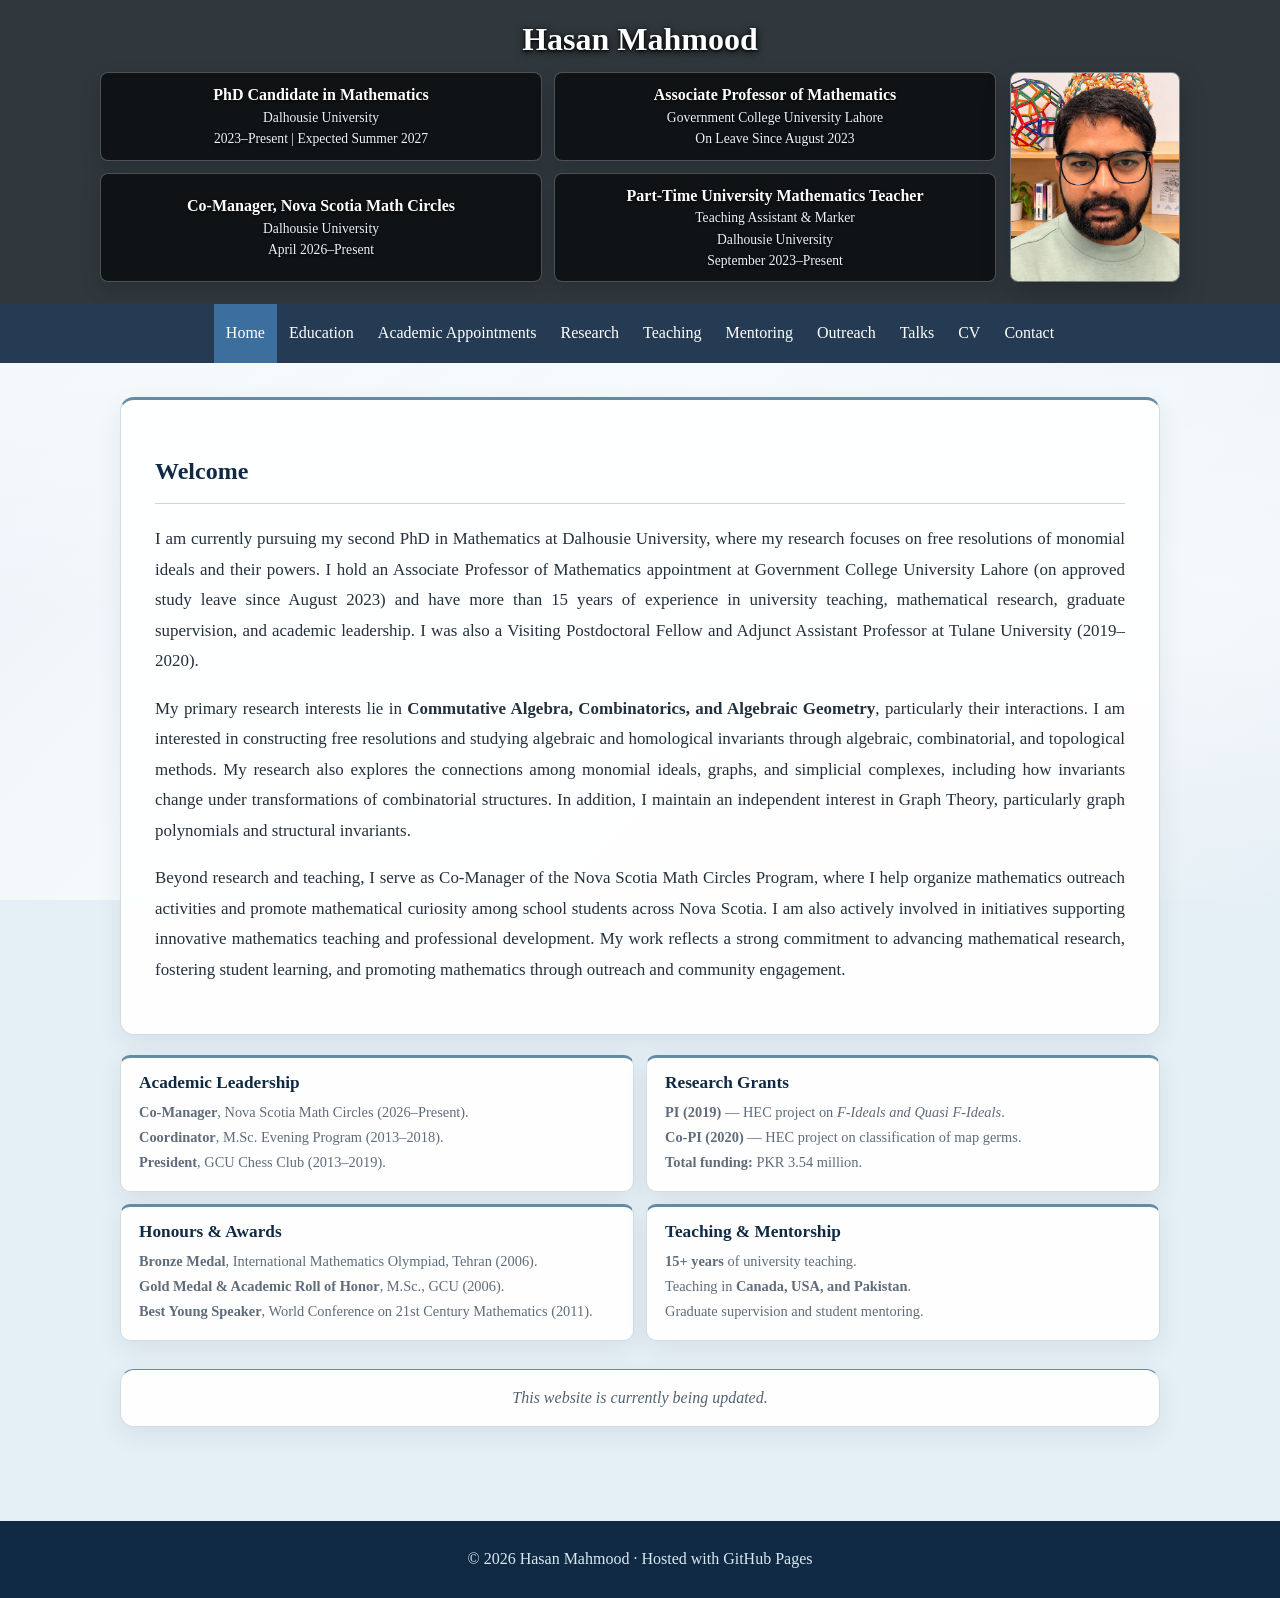
==== commit 0bec6c91: "Add files via upload" ====
--- a/index.html
+++ b/index.html
@@ -51,7 +51,7 @@
 @media (max-width:800px) { .banner-layout { grid-template-columns:minmax(0,1fr) 140px; } }
 @media (max-width:650px) { .banner-layout { grid-template-columns:1fr; } .banner-photo { width:150px; height:180px; margin:0 auto; grid-row:1; } }
 </style>
-<link rel="stylesheet" href="style.css?v=7">
+<link rel="stylesheet" href="style.css?v=8">
 </head>
 <body>
 <div id="site-header"></div>
@@ -90,7 +90,7 @@
     <p>Graduate supervision and student mentoring.</p>
   </div>
 </section>
-<section class="card" style="margin-top:25px;text-align:center;"><p style="color:#5f6c7b;font-style:italic;">This website is currently under development. Additional content and updates will be added soon.</p></section>
+<section class="card update-note"><p>This website is currently being updated.</p></section>
 </main>
 <footer>© 2026 Hasan Mahmood · Hosted with GitHub Pages</footer>
 </body>
--- a/style.css
+++ b/style.css
@@ -100,3 +100,37 @@
 
 /* Preserve contrast against brighter landscapes. */
 .shared-banner .academic-role strong, .shared-banner .academic-role p { text-shadow: 0 1px 3px rgba(0,0,0,.85); }
+
+
+/* Coordinated nature-inspired content area; header and navigation remain unchanged. */
+body.page-index { --page-base: #e5eff6; --page-light: #f6fafc; --page-accent: #648aa4; }
+body.page-education { --page-base: #f1e9d9; --page-light: #fcfaf5; --page-accent: #a28a58; }
+body.page-appointments { --page-base: #e2eaf2; --page-light: #f7f9fc; --page-accent: #68839c; }
+body.page-research { --page-base: #e9e6f2; --page-light: #faf9fd; --page-accent: #82749d; }
+body.page-teaching { --page-base: #dce9df; --page-light: #f6faf5; --page-accent: #618569; }
+body.page-mentoring { --page-base: #eee6da; --page-light: #fcf9f4; --page-accent: #9b805d; }
+body.page-outreach { --page-base: #dceceb; --page-light: #f5fbfa; --page-accent: #558c88; }
+body.page-talks { --page-base: #e4ebf0; --page-light: #f8fafc; --page-accent: #6f879a; }
+body.page-cv { --page-base: #e8e9ec; --page-light: #fafafb; --page-accent: #828a95; }
+body.page-contact { --page-base: #deebf2; --page-light: #f5fafc; --page-accent: #59869d; }
+
+body[class*="page-"] {
+  background-color: var(--page-base, #e5eff6);
+  background-image: radial-gradient(ellipse at 8% 25%, rgba(255,255,255,.72), transparent 42%), radial-gradient(ellipse at 95% 65%, rgba(255,255,255,.48), transparent 40%), linear-gradient(135deg, var(--page-base, #e5eff6), var(--page-light, #f6fafc) 50%, var(--page-base, #e5eff6));
+  background-attachment: fixed;
+}
+body[class*="page-"] main > :is(.card,.hero), body[class*="page-"] main .highlight {
+  background: rgba(255,255,255,.95);
+  border: 1px solid color-mix(in srgb, var(--page-accent) 30%, white);
+  border-top: 3px solid var(--page-accent);
+  box-shadow: 0 8px 26px rgba(28,45,53,.075);
+}
+body[class*="page-"] main :is(.card,.hero) > h2:first-child,
+body[class*="page-"] main .hero > div > h2:first-child {
+  border-bottom: 1px solid color-mix(in srgb, var(--page-accent) 34%, white);
+  padding-bottom: 12px;
+}
+body[class*="page-"] main .section-title { border-bottom-color: color-mix(in srgb, var(--page-accent) 35%, white); }
+body.page-index main .update-note { padding: 15px 22px; border-top-width: 1px; text-align: center; }
+body.page-index main .update-note p { margin: 0; color: #536373; font-style: italic; }
+@media(max-width:650px) { body[class*="page-"] { background-attachment: scroll; } }
